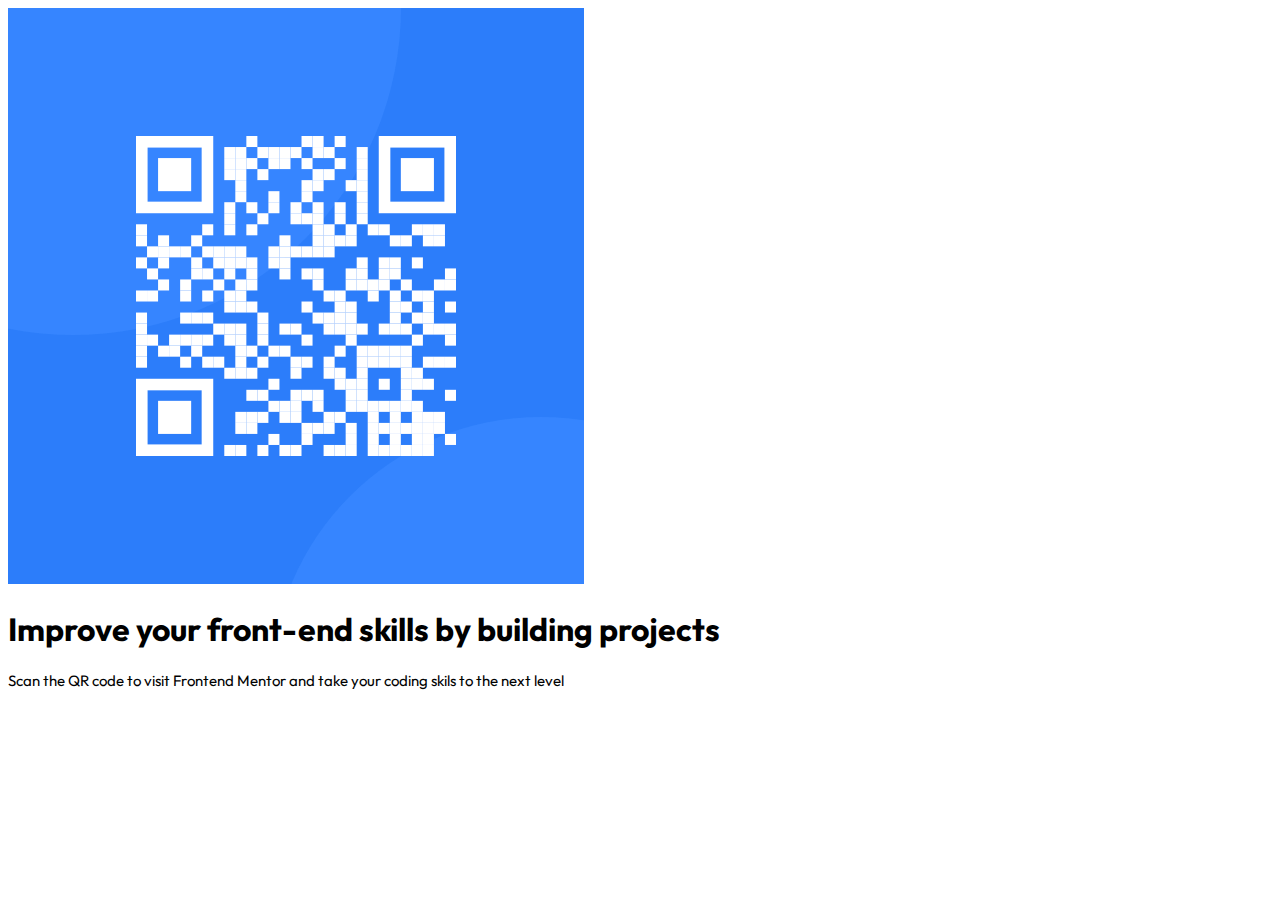
==== index.html @ 46bddd59 "Commit message" ====
<!DOCTYPE html>
<html lang="en">
<head>
    <meta charset="UTF-8">
    <meta name="viewport" content="width=device-width, initial-scale=1.0">
    <title>QR_Code_Component</title>
    <link rel="preconnect" href="https://fonts.googleapis.com">
    <link rel="preconnect" href="https://fonts.gstatic.com" crossorigin>
    <link href="https://fonts.googleapis.com/css2?family=Outfit:wght@100..900&display=swap" rel="stylesheet">
    <link rel="stylesheet" href="style.css">
</head>
<body>
    <div class="qr-code">
        <picture>
            <img src="image-qr-code.png" alt=""/>
        </picture>
        <h1 class="outfit-h1">Improve your front-end skills by building projects</h1>
        <p class="outfit-p">Scan the QR code to visit Frontend Mentor and take your coding skils to the next level</p>
    </div>
</body>
</html>
---- style.css ----
:root {
    --White: hsl(0, 0%, 100%);
    
    --Slate-300: hsl(212, 45%, 89%);
    --Slate-500: hsl(216, 15%, 48%);
    --Slate-900: hsl(218, 44%, 22%);
}


.outfit-h1 {
    font-family: "Outfit", sans-serif;
    font-optical-sizing: auto;
    font-weight: 700;
    font-style: normal;
}


.outfit-p {
    font-family: "Outfit", sans-serif;
    font-optical-sizing: auto;
    font-weight: 400;
    font-style: normal;
    font-size: 15px;
}

div {

}
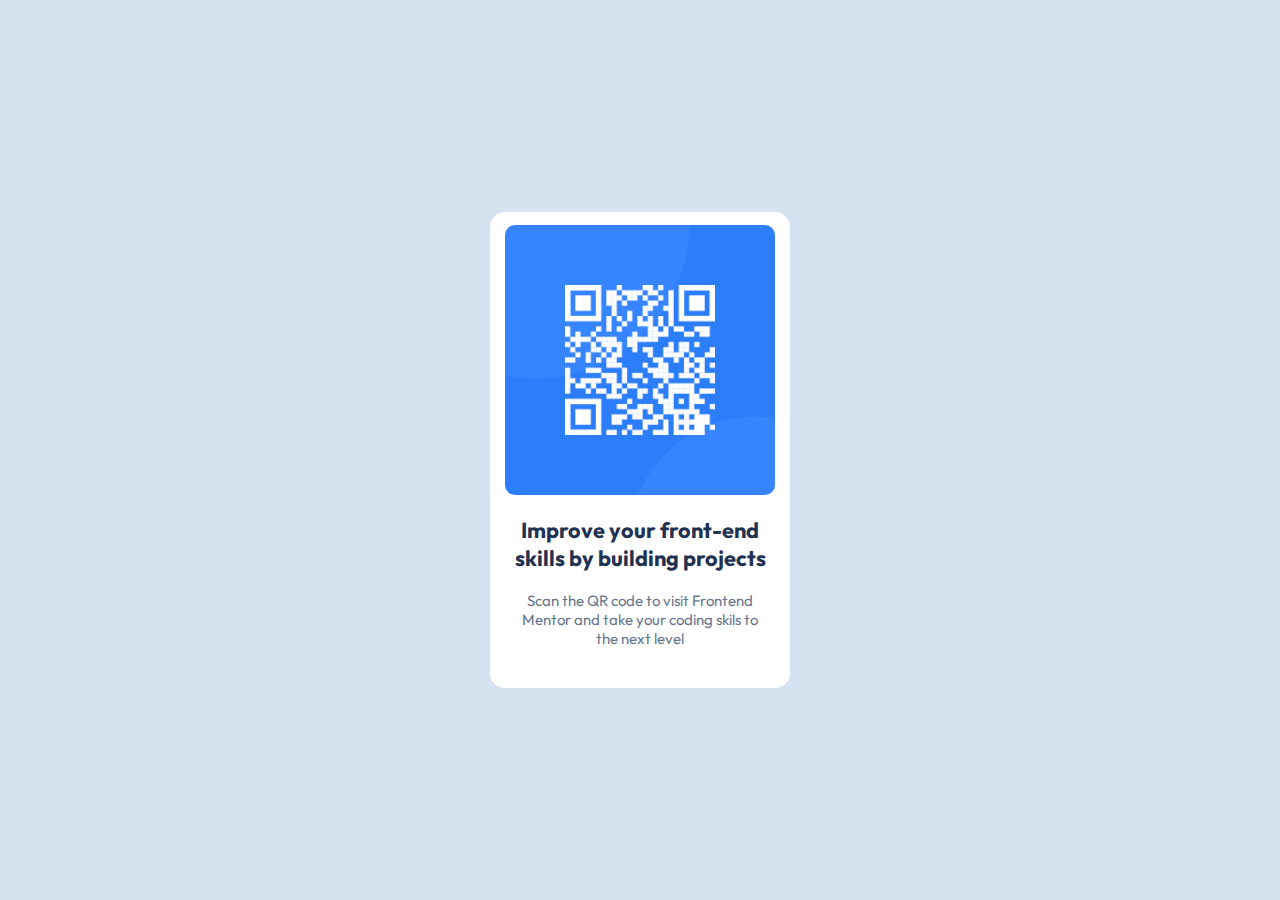
==== commit d5725de6: "message" ====
--- a/index.html
+++ b/index.html
@@ -10,12 +10,12 @@
     <link rel="stylesheet" href="style.css">
 </head>
 <body>
-    <div class="qr-code">
-        <picture>
+    <div class="container">
+        <div class="qrcode">
             <img src="image-qr-code.png" alt=""/>
-        </picture>
-        <h1 class="outfit-h1">Improve your front-end skills by building projects</h1>
-        <p class="outfit-p">Scan the QR code to visit Frontend Mentor and take your coding skils to the next level</p>
+            <h1 class="outfit-h1">Improve your front-end skills by building projects</h1>
+            <p class="outfit-p">Scan the QR code to visit Frontend Mentor and take your coding skils to the next level</p>
+        </div>
     </div>
 </body>
 </html>--- a/style.css
+++ b/style.css
@@ -1,6 +1,5 @@
 :root {
     --White: hsl(0, 0%, 100%);
-    
     --Slate-300: hsl(212, 45%, 89%);
     --Slate-500: hsl(216, 15%, 48%);
     --Slate-900: hsl(218, 44%, 22%);
@@ -12,6 +11,8 @@
     font-optical-sizing: auto;
     font-weight: 700;
     font-style: normal;
+    text-wrap: wrap;
+    font-size: 21.75px;
 }
 
 
@@ -22,7 +23,53 @@
     font-style: normal;
     font-size: 15px;
 }
+body {
+    display: flex;
+    justify-content: center;
+    align-items: center;
+    height: 100vh;
+    margin: 0;
+    background-color: var(--Slate-300);
+}
+.container {
+    display: flex;
+    justify-content: center;
+    align-items: center;
+    width: 100%;
+    height: 100%;
+}
 
-div {
+.qrcode {
+    background-color: var(--White);
+    border-radius: 15px;
+    width: 300px;
+}
 
+img {
+    border-radius: 10px;
+    margin: auto;
+    width: 90%;
+    display: block;
+    text-align: center;
+    margin-top: 4.25%;
+}
+
+h1 {
+    padding: 7px;
+    text-align: center;
+    text-wrap: wrap;
+    color:hsl(218, 44%, 22%);
+}
+
+p {
+    padding: 5px 20px;
+    text-align: center;
+    text-wrap: wrap;
+    color:hsl(216, 15%, 48%);
+    margin-top: -8px;
+    margin-bottom: 35px;
+}
+
+@media screen and (max-width: 375px) {
+    
 }